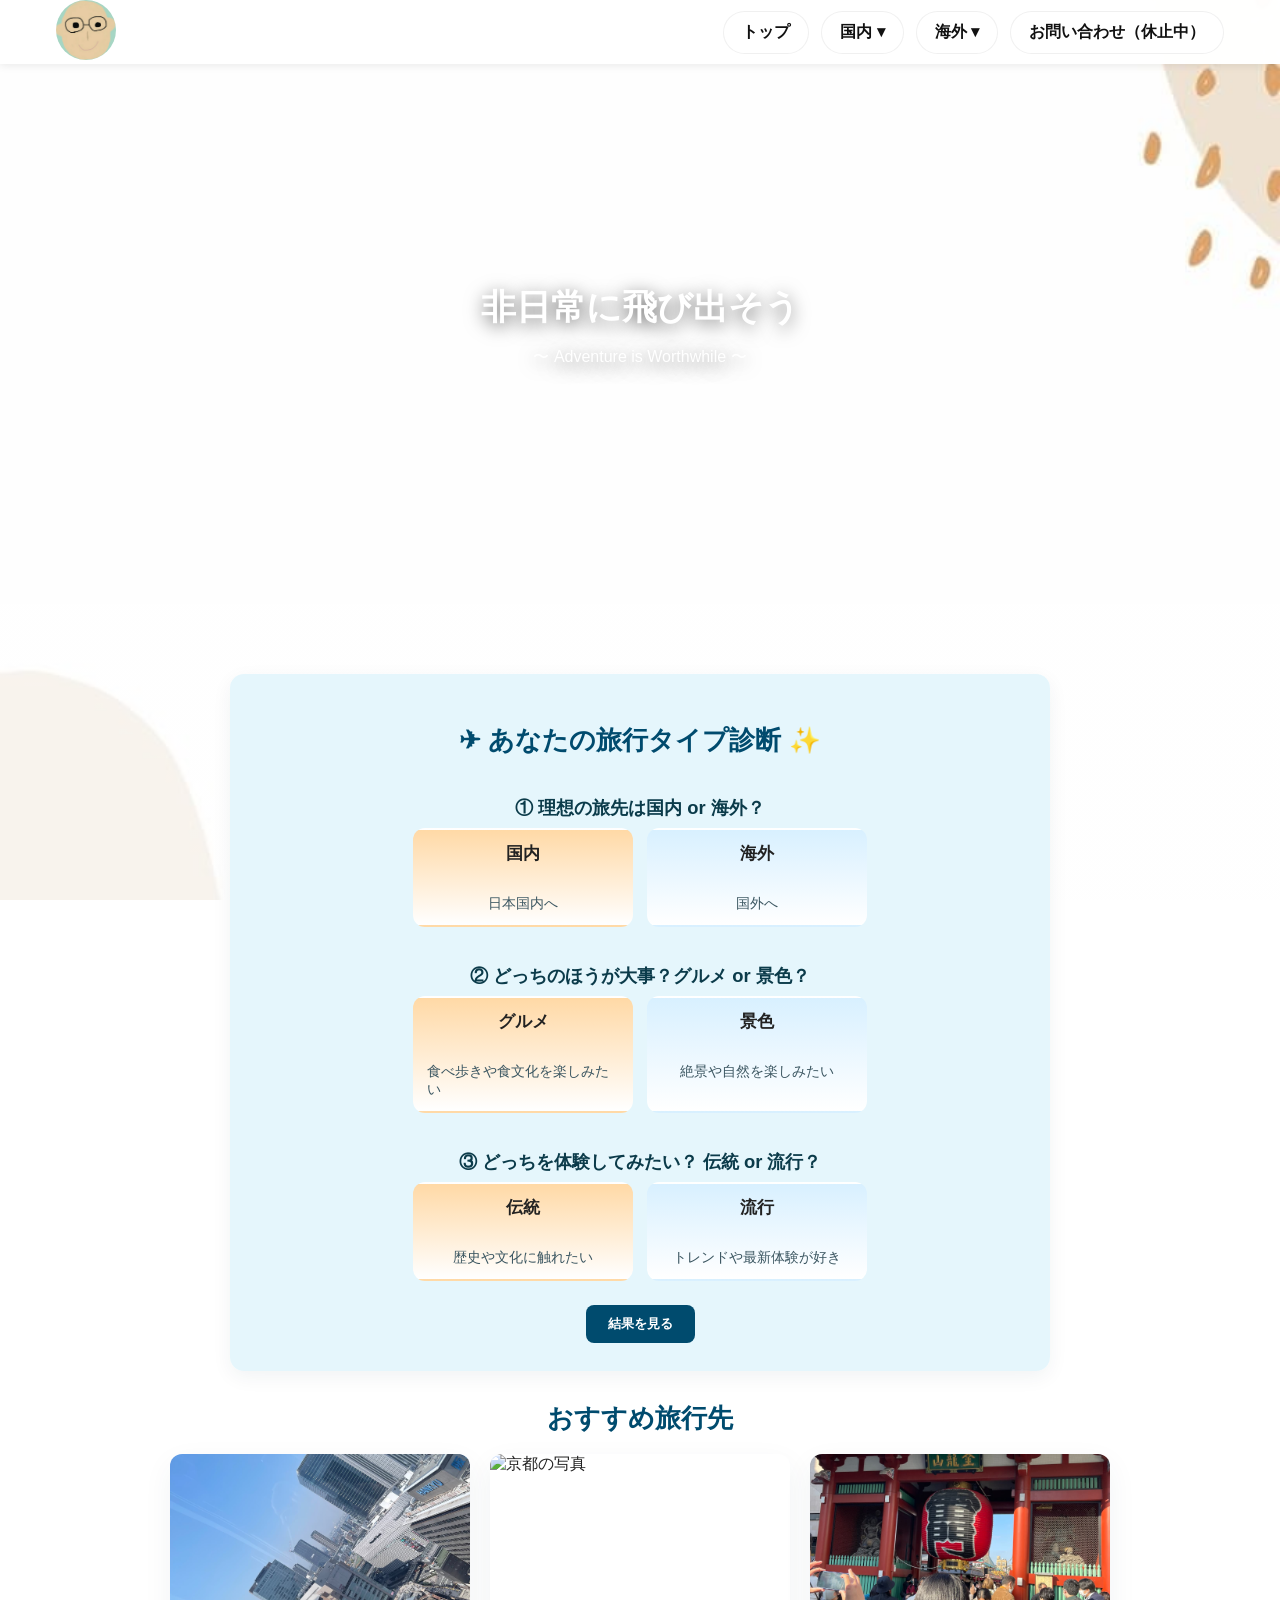
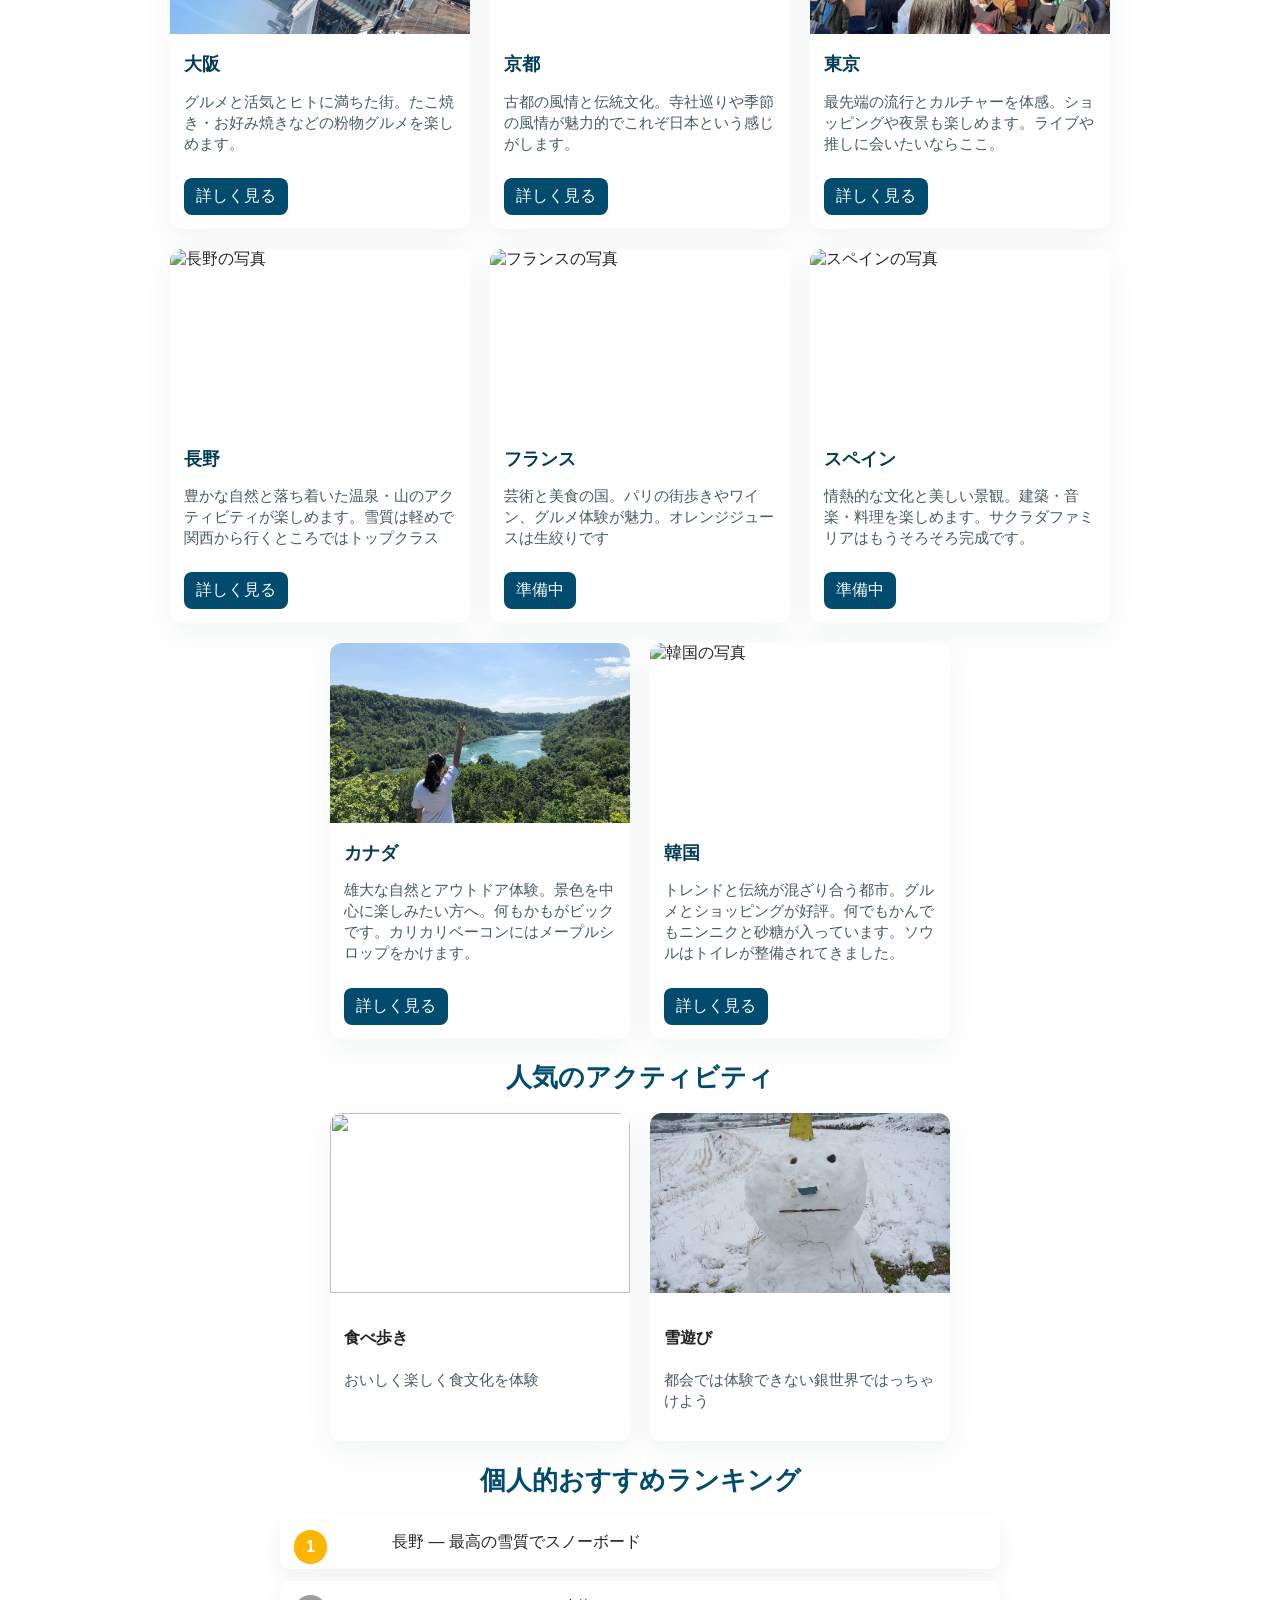
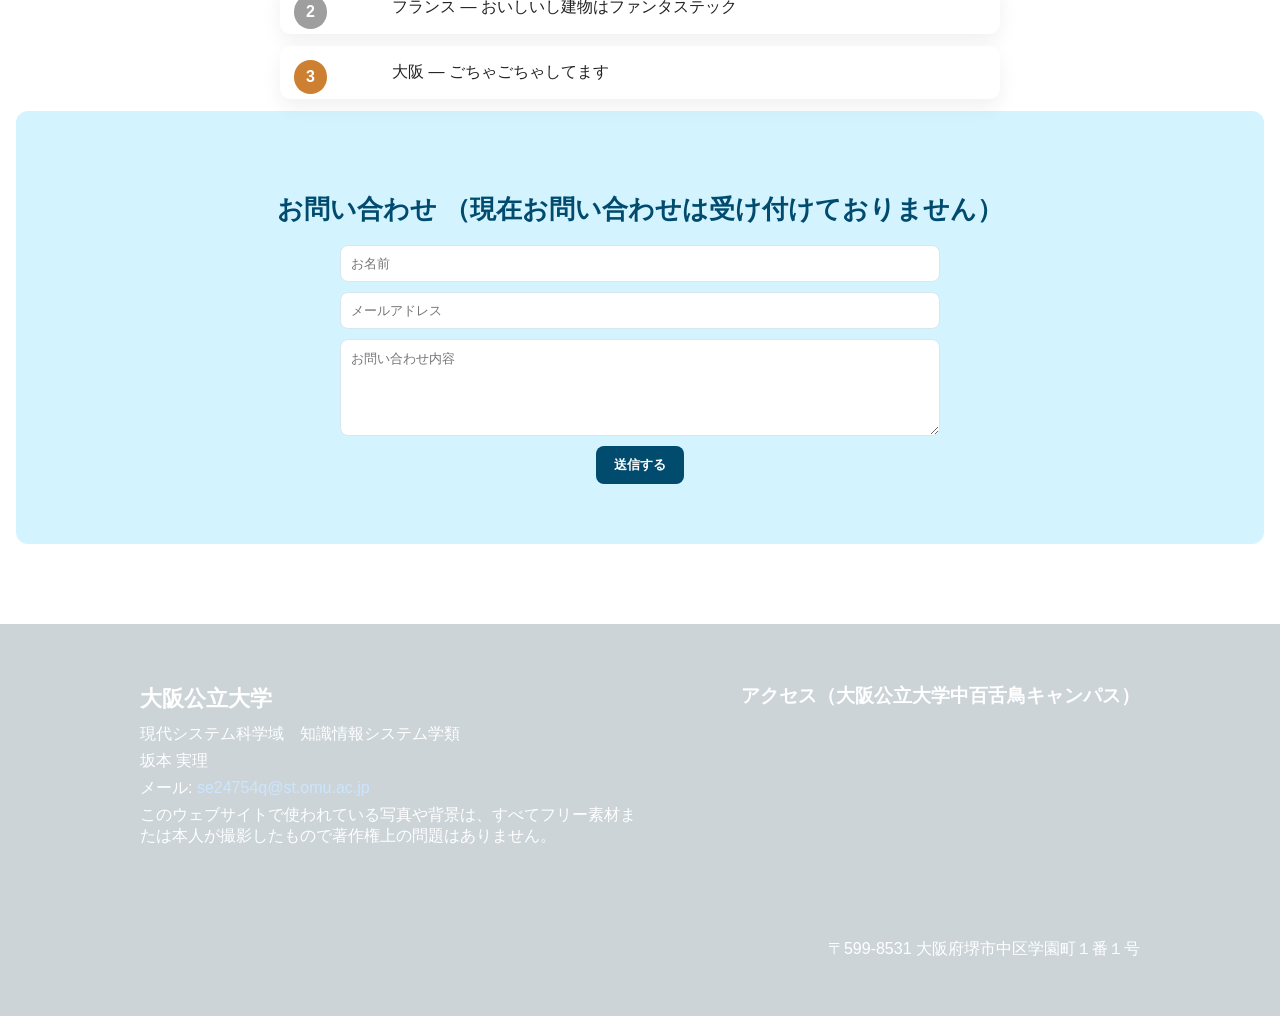
==== ウェブサイト/index.html @ 62655348 "Add files via upload" ====
<!DOCTYPE html>
<html lang="ja">
<head>
  <meta charset="utf-8" >
  <meta name="viewport" content="width=device-width,initial-scale=1" >
  <title>世界に触れる旅 </title>
  <link rel="icon" href="images/favicon.png" type="image/png">
  <link rel="stylesheet" href="style-1.css" >
  <script defer src="script.js"></script>
</head>
<body>

 <!--ナビゲーション-->
<nav class="navbar" aria-label="メインナビゲーション">
  <div class="nav-inner">
    
    <!-- 左：ロゴ -->
    <div class="nav-left">
      
        <img src="images/logo.png" alt="MINO ロゴ" class="logo">
      
    </div>

    <!-- 右：メニュー一覧 -->
    <ul class="nav-list">
      <li><a class="nav-pill" href="#top">トップ</a></li>

      <li class="nav-item has-sub">
        <a class="nav-pill" href="#japan">国内 ▾</a>
        <ul class="sub">
          <li><a href="pages/tokyo.html" target="_blank">東京</a></li>
          <li><a href="pages/osaka.html" target="_blank">大阪</a></li>
          <li><a href="pages/kyoto.html" target="_blank">京都</a></li>
          <li><a href="pages/nagano.html" target="_blank">長野</a></li>
        </ul>
      </li>

      <li class="nav-item has-sub">
        <a class="nav-pill" href="#abroad">海外 ▾</a>
        <ul class="sub">
          <li><a href="pages/canada.html" target="_blank">カナダ</a></li>
          <li><a href="pages/korea.html" target="_blank">韓国</a></li>
        </ul>
      </li>

      <li><a class="nav-pill" href="#contact">お問い合わせ（休止中）</a></li>
    </ul>
  </div>
</nav>


  <!--  ヘッダー 動画の上に文字 -->
  <header class="video-header" id="top">
    <video id="timeVideo" autoplay muted loop playsinline></video>
    <div class="header-inner">
      <h1>非日常に飛び出そう</h1>
        <p>〜 Adventure is Worthwhile 〜</p>
    </div>
  </header>

  <main class="main-wrap">

    <!-- 診断セクション -->
    <section class="diagnosis" id="diagnosis">
      <h2 class="section-title">✈ あなたの旅行タイプ診断 ✨</h2>

      <form id="travelForm" class="diagnosis-form">
        <!-- Q1 -->
        <div class="q-block">
          <p class="q-label">① 理想の旅先は国内 or 海外？</p>
          <div class="options">
            <label class="option warm">
              <input type="radio" name="q1" value="domestic" required>
              <span class="opt-title">国内</span><br>
              <span class="opt-sub">日本国内へ</span>
            </label>
            <label class="option cool">
              <input type="radio" name="q1" value="abroad">
              <span class="opt-title">海外</span><br>
              <span class="opt-sub">国外へ</span>
            </label>
          </div>
        </div>

        <!-- Q2 -->
        <div class="q-block">
          <p class="q-label">② どっちのほうが大事？グルメ or 景色？</p>
          <div class="options">
            <label class="option warm">
              <input type="radio" name="q2" value="gourmet" required>
              <span class="opt-title">グルメ</span><br>
              <span class="opt-sub"> 食べ歩きや食文化を楽しみたい</span>
            </label>
            <label class="option cool">
              <input type="radio" name="q2" value="view">
              <span class="opt-title">景色</span><br>
              <span class="opt-sub">絶景や自然を楽しみたい</span>
            </label>
          </div>
        </div>

        <!-- Q3 -->
        <div class="q-block">
          <p class="q-label">③ どっちを体験してみたい？ 伝統 or 流行？</p>
          <div class="options">
            <label class="option warm">
              <input type="radio" name="q3" value="tradition" required>
              <span class="opt-title">伝統</span><br>
              <span class="opt-sub">歴史や文化に触れたい</span>
            </label>
            <label class="option cool">
              <input type="radio" name="q3" value="trend">
              <span class="opt-title">流行</span><br>
              <span class="opt-sub">トレンドや最新体験が好き</span>
            </label>
          </div>
        </div>

        <div class="form-actions">
          <button type="submit" class="btn-primary">結果を見る</button>
        </div>
      </form>

      <div id="resultArea" class="result-area"></div>
    </section>

    <!--カード群で旅行先を軽く説明-->
    <section class="destinations" id="destinations">
      <h2 class="section-title">おすすめ旅行先</h2>

      <div class="card-container" id="cards">
        <!-- Osaka -->
        <article class="card" data-place="osaka" id="card-osaka">
          <img src="images/osaka.jpg" alt="大阪の写真">
          <div class="card-body">
            <h3>大阪</h3>
            <p>グルメと活気とヒトに満ちた街。たこ焼き・お好み焼きなどの粉物グルメを楽しめます。</p>
            <a class="btn" href="pages/osaka.html" target="_blank">詳しく見る</a>
          </div>
        </article>

        <!-- 京都-->
        <article class="card" data-place="kyoto" id="card-kyoto">
          <img src="images/kyoto.jpg" alt="京都の写真">
          <div class="card-body">
            <h3>京都</h3>
            <p>古都の風情と伝統文化。寺社巡りや季節の風情が魅力的でこれぞ日本という感じがします。</p>
            <a class="btn" href="pages/kyoto.html" target="_blank">詳しく見る</a>
          </div>
        </article>

        <!-- 東京 -->
        <article class="card" data-place="tokyo" id="card-tokyo">
          <img src="images/tokyo.jpg" alt="東京の写真">
          <div class="card-body">
            <h3>東京</h3>
            <p>最先端の流行とカルチャーを体感。ショッピングや夜景も楽しめます。ライブや推しに会いたいならここ。</p>
            <a class="btn" href="pages/tokyo.html" target="_blank">詳しく見る</a>
          </div>
        </article>

        <!-- 長野　一番最初に作る -->
        <article class="card" data-place="nagano" id="card-nagano">
          <img src="images/nagano.jpg" alt="長野の写真">
          <div class="card-body">
            <h3>長野</h3>
            <p>豊かな自然と落ち着いた温泉・山のアクティビティが楽しめます。雪質は軽めで関西から行くところではトップクラス</p>
            <a class="btn" href="pages/nagano.html" target="_blank">詳しく見る</a>
          </div>
        </article>

        <!-- フランス　時間があれば -->
        <article class="card" data-place="france" id="card-france">
          <img src="images/france.jpg" alt="フランスの写真">
          <div class="card-body">
            <h3>フランス</h3>
            <p>芸術と美食の国。パリの街歩きやワイン、グルメ体験が魅力。オレンジジュースは生絞りです</p>
            <a class="btn">準備中</a>
          </div>
        </article>

        <!-- スパイン -->
        <article class="card" data-place="spain" id="card-spain">
          <img src="images/spain.jpg" alt="スペインの写真">
          <div class="card-body">
            <h3>スペイン</h3>
            <p>情熱的な文化と美しい景観。建築・音楽・料理を楽しめます。サクラダファミリアはもうそろそろ完成です。</p>
            <a class="btn">準備中</a>
          </div>
        </article>

        <!-- カナダ -->
        <article class="card" data-place="canada" id="card-canada">
          <img src="images/canada.jpg" alt="カナダの写真">
          <div class="card-body">
            <h3>カナダ</h3>
            <p>雄大な自然とアウトドア体験。景色を中心に楽しみたい方へ。何もかもがビックです。カリカリベーコンにはメープルシロップをかけます。</p>
            <a class="btn" href="pages/canada.html" target="_blank">詳しく見る</a>
          </div>
        </article>

        <!-- 韓国-->
        <article class="card" data-place="korea" id="card-korea">
          <img src="images/korea.jpg" alt="韓国の写真">
          <div class="card-body">
            <h3>韓国</h3>
            <p>トレンドと伝統が混ざり合う都市。グルメとショッピングが好評。何でもかんでもニンニクと砂糖が入っています。ソウルはトイレが整備されてきました。</p>
            <a class="btn" href="pages/korea.html" target="_blank">詳しく見る</a>
          </div>
        </article>
      </div>
    </section>

    <!-- アクティビティ -->
    <section class="activities">
      <h2 class="section-title">人気のアクティビティ</h2>
      <div class="card-container">
        <article class="card small">
          <img src="images/activity1.jpg" alt="">
          <div class="card-body">
            <h4>食べ歩き</h4>
            <p>おいしく楽しく食文化を体験</p>
          </div>
        </article>
        <article class="card small">
          <img src="images/yuki.jpg" alt="">
          <div class="card-body">
            <h4>雪遊び</h4>
            <p>都会では体験できない銀世界ではっちゃけよう</p>
          </div>
        </article>
      </div>
    </section>

    <!-- おすすめの場所ランキング -->
    <section class="ranking">
      <h2 class="section-title">個人的おすすめランキング</h2>
      <ol class="ranking-list">
        <li><span class="badge gold">1</span> 　　　　　　長野 — 最高の雪質でスノーボード</li>
        <li><span class="badge silver">2</span> 　　　　　　フランス — おいしいし建物はファンタステック</li>
        <li><span class="badge bronze">3</span> 　　　　　　大阪 — ごちゃごちゃしてます</li>
      </ol>
    </section>

    <!-- お問い合わせ 形だけです-->
    <section id="contact" class="contact">
      <h2 class="section-title">お問い合わせ （現在お問い合わせは受け付けておりません）</h2>
      <form id="contactForm" class="contact-form" action="#" method="post" onsubmit="alert('このデモでは送信処理は行われません')">
        <input name="name" type="text" placeholder="お名前" required>
        <input name="email" type="email" placeholder="メールアドレス" required>
        <textarea name="message" placeholder="お問い合わせ内容" rows="5" required></textarea>
        <button class="btn-primary" type="submit">送信する</button>
      </form>
    </section>

  </main>

 <footer class="footer">
  <div class="footer-overlay">
    <div class="footer-content">
      <div class="footer-info">
        <h2>大阪公立大学</h2>
        <p>現代システム科学域　知識情報システム学類</p>
        <p>坂本 実理</p>
        <p>メール: <a href="mailto:sakamoto@example.com">se24754q@st.omu.ac.jp</a></p>
        <p> このウェブサイトで使われている写真や背景は、すべてフリー素材または本人が撮影したもので著作権上の問題はありません。</p>
        
      </div>
      
      <div class="footer-map">
        <h3>アクセス（大阪公立大学中百舌鳥キャンパス）</h3>
        <iframe
          src="https://www.google.com/maps/embed?pb=!1m18!1m12!1m3!1d41648.8381644744!2d135.5681801344303!3d34.56200073398409!2m3!1f0!2f0!3f0!3m2!1i1024!2i768!4f13.1!3m3!1m2!1s0x6000dbca41eb5079%3A0xae8d3eaf93d935fb!2z5aSn6Ziq5YWs56uL5aSn5a2mIOS4reeZvuiIjOmzpeOCreODo-ODs-ODkeOCuQ!5e0!3m2!1sja!2sjp!4v1762589534772!5m2!1sja!2sjp"
          
          width="300"
          height="200"
          style="border:0;"
          allowfullscreen=""
          loading="lazy">
        </iframe>
    <p> 〒599-8531 大阪府堺市中区学園町１番１号</p>
      </div>
    </div>
  </div>
</footer>
</body>
</html>
---- ウェブサイト/style-1.css ----
/*CSSファイルを書く際の参考資料をまた別のテキストファイルとして保存しています。
それに加えてコードの確認や意図した動作が行われなかった際に生成AIを用いてコードの修正や改善を行いました。
使用したコードや写真についての著作権についてはすべて著作権フリーまたは自身が撮影した写真を用いました。*/

/*  全体のカラーテーマと背景とレイアウトもろもろ  */

:root{
  --nav-height:64px;
  --accent:#004b6e;
  --accent-2:#0077b6;
  --warm:#ffd9a6;
  --cool:#d8f0ff;
}
*{box-sizing:border-box}
html,body{height:100%}
body{
  margin:0;
  font-family:"Hiragino Kaku Gothic ProN","Noto Sans JP",sans-serif;
  color:#222;
  background-image: url("images/background.jpg");
  background-size: cover;
  background-attachment: fixed;
  background-position: center;
}

/* ナビゲーションの位置と余白とロゴ*/
.navbar{
  position:fixed;
  top:0;
  left:0;
  width:100%;
  height:var(--nav-height);
  background: rgba(255,255,255,0.98); 
  display:flex;
  align-items:center;
  box-shadow:0 2px 8px rgba(0,0,0,0.08);
  z-index:2000;
}
.nav-inner{
  width:100%;
  max-width:1200px;
  margin:0 auto;
  padding:0 16px;
  display:flex;
  align-items:center;
  justify-content:space-between;
}
.brand{
  font-weight:800;
  color:#111;
  text-decoration:none;
  padding:8px 16px;
  border-radius:999px; 
  border:1px solid rgba(0,0,0,0.06);
  background:#fff;
  box-shadow:0 1px 3px rgba(0,0,0,0.03);
}
.nav-toggle{display:none}

.logo {
  width: 60px;           
  height: 60px;
  border-radius: 50%;     
}

/* ヘッダー の大きさと余白設定*/
.spot-hero{position:relative;overflow:hidden}
.hero-img{width:100%;height:420px;object-fit:cover;display:block}
.hero-meta{position:absolute;left:24px;bottom:16px;color:#fff;display:flex;align-items:center}
.author-thumb{width:56px;height:56px;border-radius:50%;object-fit:cover;margin-right:12px;border:2px solid rgba(255,255,255,0.6)}

.nav-list{
  display:flex;
  gap:12px;
  align-items:center;
  margin:0;
  padding:0;
  list-style:none;
}
.nav-list li{position:relative}
.nav-pill{
  display:inline-block;
  padding:10px 18px;
  color:#111;
  text-decoration:none;
  border-radius:999px; 
  background:#fff;
  border:1px solid rgba(0,0,0,0.06);
  font-weight:700;
}
.nav-pill:hover{background:var(--cool)}

/* サブメニュー 　アコーディオンメニューにする*/
.sub{
  display:none;
  position:absolute;
  top:calc(var(--nav-height) + 8px);
  left:0;
  background:#fff;
  border-radius:8px;
  box-shadow:0 6px 18px rgba(0,0,0,0.12);
  padding:8px 0;
  min-width:160px;
  z-index:2100;
}
.has-sub.open .sub{display:block}
.sub li{padding:0}
.sub a{
  display:block;
  padding:8px 14px;
  color:#111;
  text-decoration:none;
}
.sub a:hover{background:#f1f7fb}

/* ビデオヘッダー */
.video-header{
  position:relative;
  width:100%;
  height:60vh;
  margin-top:var(--nav-height);
  overflow:hidden;
  display:flex;
  align-items:center;
  justify-content:center;
}
.video-header video{
  position:absolute;
  inset:0;
  width:100%;
  height:100%;
  object-fit:cover;
  z-index:0;
}
.header-inner{
  z-index:2;
  color:#fff;
  text-align:center;
  text-shadow:0 4px 18px rgba(0,0,0,0.6);
}
.header-inner h1{font-size:2.2rem; margin:0 12px}

.main-wrap {
  background: linear-gradient(rgba(255,255,255,0.6), rgba(255,255,255,0.6));
  padding: 40px 16px 80px;
}

/* お問い合わせ　水色にする　色変えているだけ */
#contact {
  background: linear-gradient(rgba(200, 240, 255, 0.8), rgba(200, 240, 255, 0.8));
  padding: 60px 20px;
  border-radius: 12px;
}

/* セクション共通 */
.section-title{
  font-size:1.6rem;
  margin-bottom:18px;
  color:var(--accent);
  text-align:center;
}

/* 旅行先の診断フォーム */
.diagnosis{
  max-width:820px;
  margin:30px auto;
  padding:28px;
  border-radius:14px;
  background:rgba(227,245,252,0.9);
  box-shadow:0 6px 20px rgba(5,45,60,0.06);
}
.diagnosis-form{
  display:flex;
  flex-direction:column;
  gap:18px
}
.q-label{
  font-size:1.15rem;
  font-weight:700;
  color:#0b3b4a;
  margin-bottom:8px;
  text-align:center;
}
.options{
  display:flex;
  gap:14px;
  justify-content:center;
  flex-wrap:wrap;
}
.option{
  display:flex;
  flex-direction:column;
  align-items:center;
  gap:6px;
  width:220px;
  padding:12px;
  border-radius:12px;
  cursor:pointer;
  transition:transform .18s ease, box-shadow .18s ease;
  border:2px solid transparent;
}
.option input{display:none}
.option .opt-title{font-weight:800;font-size:1.05rem}
.option .opt-sub{font-size:0.85rem;color:#3b5661}
.option.warm{background:linear-gradient(180deg,var(--warm),#fff);}
.option.cool{background:linear-gradient(180deg,var(--cool),#fff);}
.option:hover{transform:translateY(-4px);box-shadow:0 8px 18px rgba(0,0,0,0.08)}

/* 結果を見るボタン */
.form-actions{text-align:center;margin-top:6px}
.btn-primary{
  background:var(--accent);
  color:#fff;
  padding:10px 22px;
  border-radius:8px;
  border:none;
  font-weight:700;
  cursor:pointer;
}
.btn-primary:hover{background:var(--accent-2)}

/* カード群 */
.card-container{
  display:flex;
  flex-wrap:wrap;
  gap:20px;
  justify-content:center;
}
.card{
  width:300px;
  background:#fff;
  border-radius:12px;
  overflow:hidden;
  box-shadow:0 10px 30px rgba(3,60,82,0.06);
  transition:transform .2s;
}
.card img{
  width:100%;
  height:180px;
  object-fit:cover;
  display:block;
}
.card-body{padding:14px}
.card h3{margin:4px 0 8px;font-size:1.1rem;color:#003b56}
.card p{font-size:0.95rem;color:#465a62}
.card .btn{
  display:inline-block;
  margin-top:8px;
  padding:8px 12px;
  border-radius:8px;
  background:var(--accent);
  color:#fff;
  text-decoration:none;
}

/* 診断結果のハイライト */
.card.highlight{
  outline:4px solid #ffcc00;
  transform:translateY(-6px);
  box-shadow:0 16px 40px rgba(0,0,0,0.16)
}

/* ランキング */
.ranking-list{
  max-width:720px;
  margin:0 auto;
  padding:0;
  list-style:none;
}
.ranking-list li{
  position:relative;
  background:#fff;
  padding:16px;
  border-radius:10px;
  margin:12px 0;
  box-shadow:0 8px 20px rgba(0,0,0,0.06);
}
.badge{
  position:absolute;
  left:14px;
  top:14px;
  padding:8px 12px;
  border-radius:999px;
  color:#fff;
  font-weight:800;
}
.gold{background:#ffb400}
.silver{background:#9e9e9e}
.bronze{background:#cd7f32}

/*コンテンツレイアウト　ここから内部リンクのほうのデザイン */
.spot-container{
  max-width:1200px;
  margin:28px auto;
  display:flex;
  gap:28px;
  padding:0 16px;
}
.content-left{flex:1 1 720px}
.page-title{
  font-size:1.8rem;
  margin:6px 0 18px;
  color:#0b3b4a;
}

/* 目次 */
.page-toc{
  background:#fff;
  padding:16px;
  border-radius:8px;
  border:1px solid #eee;
  margin-bottom:18px;
}
.page-toc h2{margin:0 0 8px 0;font-size:1rem}
.page-toc ol{margin:0;padding-left:18px}
.page-toc a{
  color:#005a83;
  text-decoration:none;
  font-weight:700;
}

/* スポット */

.spot-section{
  background:#fff;
  padding:18px;
  border-radius:8px;
  border:1px solid #f0f0f0;
  margin-bottom:22px;
}
.spot-section h3{margin-top:0;color:#003b56}
.spot-photo{
  width:100%;
  height:320px;
  object-fit:cover;
  border-radius:6px;
  margin:12px 0;
}

/* 場所の説明の際に営業時間とかを書く表*/
.info-table{
  width:100%;
  border-collapse:collapse;
  margin-top:12px;
}
.info-table th,
.info-table td{
  padding:10px;
  border:1px solid #e6e6e6;
  text-align:left;
}
.info-table th{
  background:#fafafa;
  width:28%;
}

/* サイドバー 　地図とか入れる*/
.content-right{
  width:320px;
  flex:0 0 320px;
}
.sidebar-box{
  background:#fff;
  padding:14px;
  border-radius:8px;
  border:1px solid #f0f0f0;
  margin-bottom:16px;
}
.map-placeholder{
  height:200px;
  background:#f6f8fa;
  border-radius:6px;
  display:flex;
  align-items:center;
  justify-content:center;
  color:#888;
}

/* お問い合わせ　文字とか余白 */
.contact-form{
  display:flex;
  flex-direction:column;
  gap:10px;
  align-items:center;
}
.contact-form input,
.contact-form textarea{
  width:90%;
  max-width:600px;
  padding:10px;
  border-radius:8px;
  border:1px solid #d8e7ee;
}
.contact-form button{
  padding:10px 18px;
  border-radius:8px;
  background:var(--accent);
  color:#fff;
  border:none;
}

/* フッター */
.site-footer{
  padding:24px;
  text-align:center;
  background:rgba(0,0,0,0.02);
}
.footer {
  position: relative;
  color: #fff;
  font-family: "Noto Sans JP", sans-serif;
}
.footer-overlay {
  background: rgba(0, 40, 60, 0.2); 
  padding: 40px 20px;
}
.footer-content {
  display: flex;
  flex-wrap: wrap;
  justify-content: space-between;
  align-items: flex-start;
  max-width: 1000px;
  margin: 0 auto;
}
.footer-info {
  flex: 1;
  min-width: 280px;
}
.footer-info h2 {
  margin-bottom: 10px;
  font-size: 1.4rem;
}
.footer-info p {
  margin: 6px 0;
}
.footer-info a {
  color: #cce5ff;
  text-decoration: none;
}
.footer-info a:hover {
  text-decoration: underline;
}
.footer-map {
  flex: 1;
  min-width: 300px;
  text-align: right;
}
.footer-map h3 {
  margin-bottom: 10px;
}

/* 選択したら枠に色づけるように */
.option.selected {
  background-color: rgba(0, 123, 255, 0.25); 
  border-color: #007bff;
  transform: scale(1.03);
}
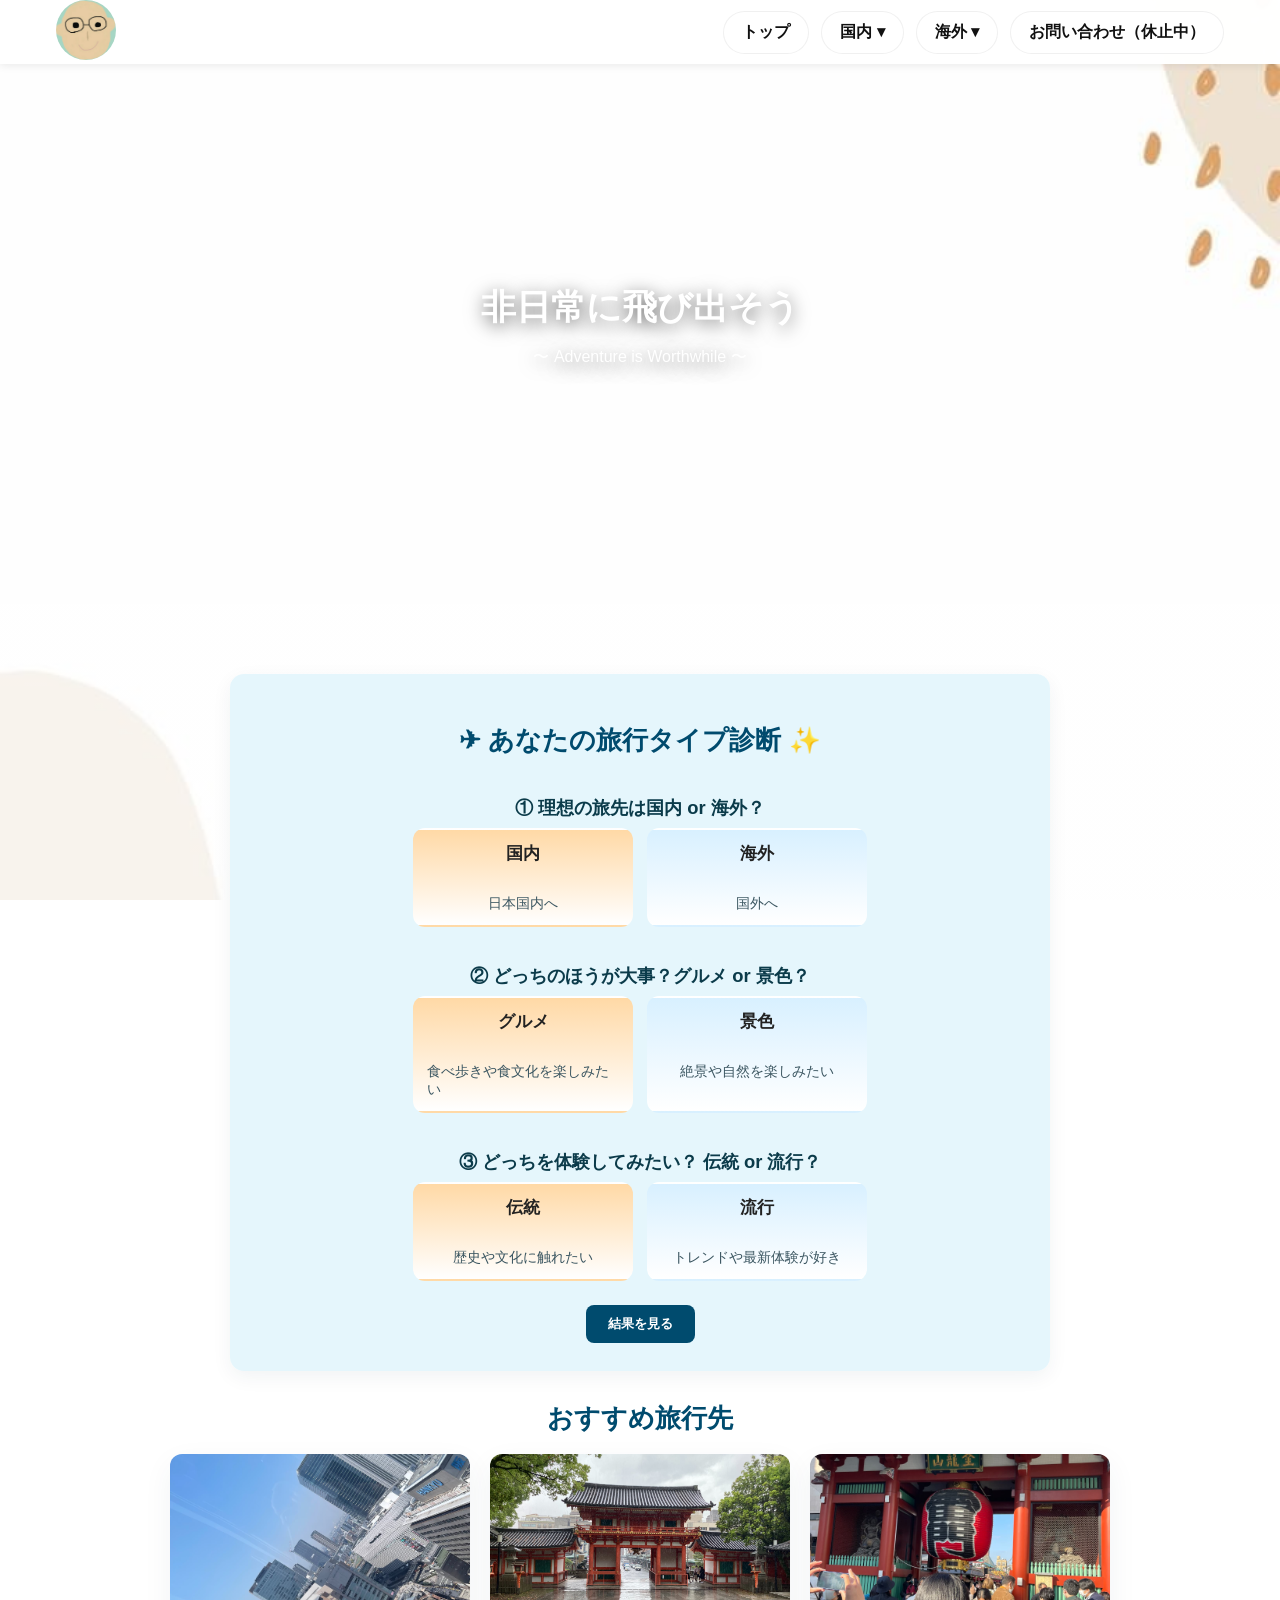
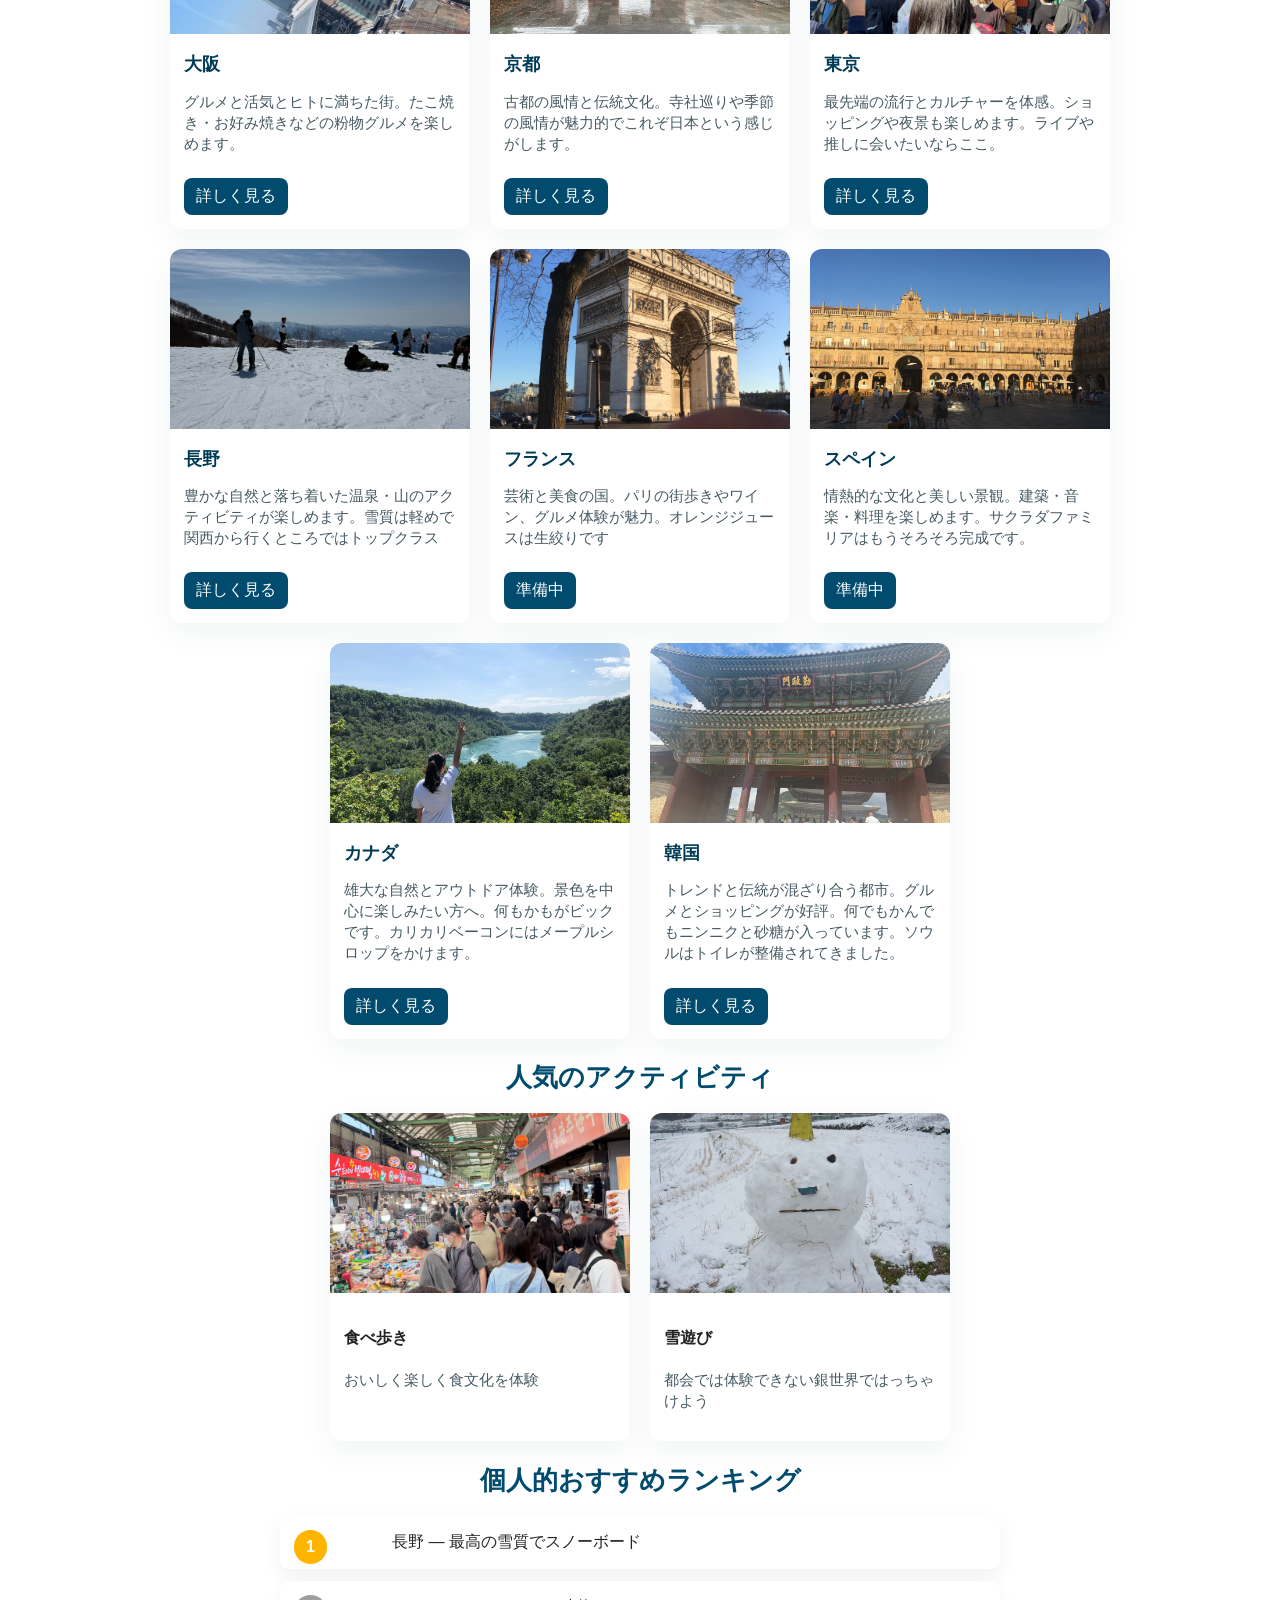
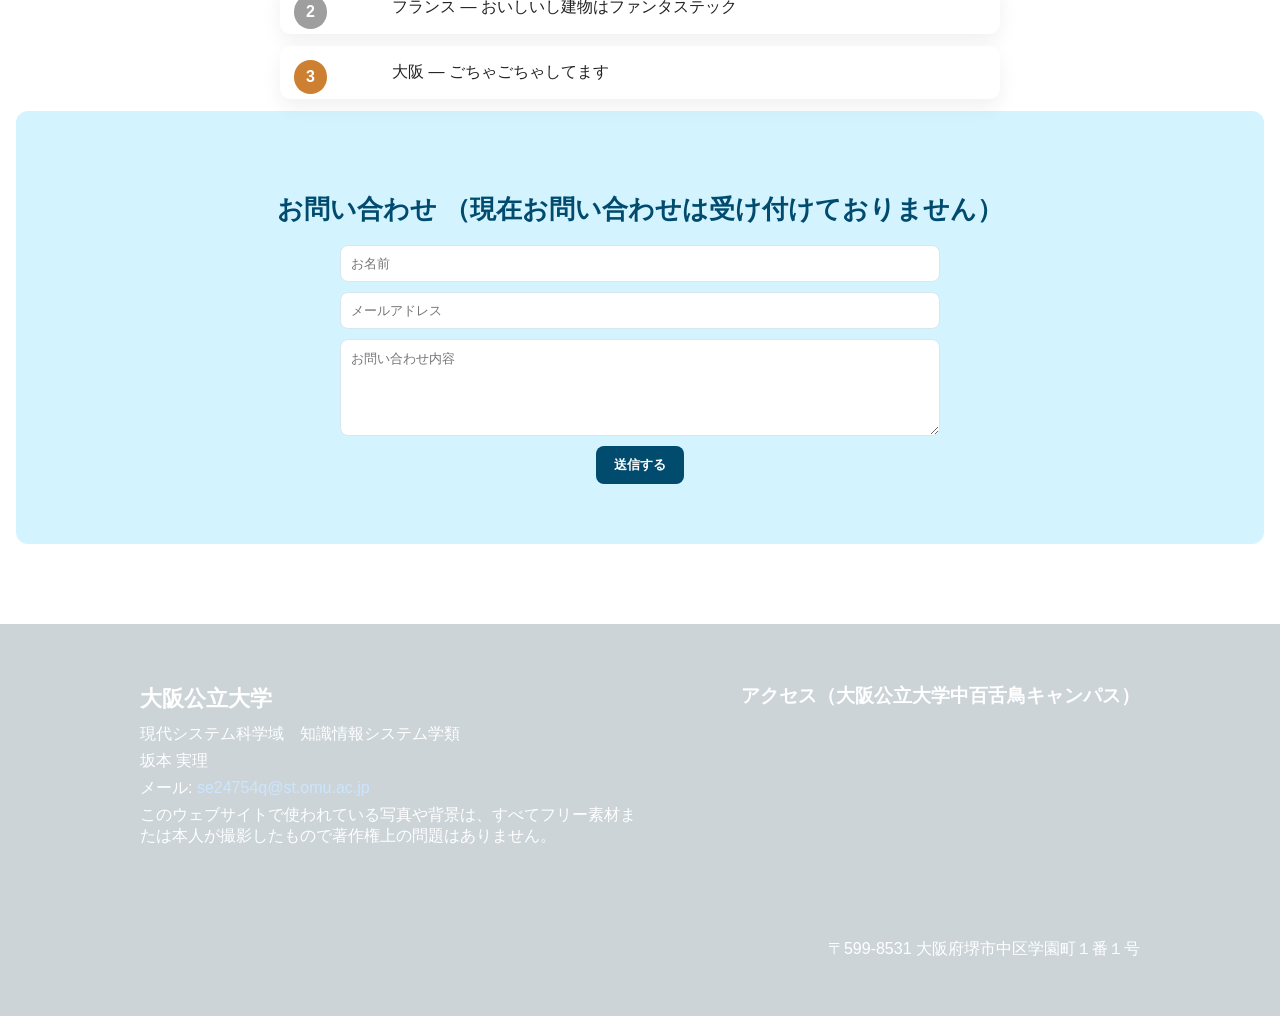
==== commit 5bd229c3: "Restore index.html to original state Restored the original content of index.html after accidental de" ====
--- a/ウェブサイト/index.html
+++ b/ウェブサイト/index.html
@@ -141,7 +141,7 @@
 
         <!-- 京都-->
         <article class="card" data-place="kyoto" id="card-kyoto">
-          <img src="images/kyoto.jpg" alt="京都の写真">
+          <img src="images/kyoto.JPG" alt="京都の写真">
           <div class="card-body">
             <h3>京都</h3>
             <p>古都の風情と伝統文化。寺社巡りや季節の風情が魅力的でこれぞ日本という感じがします。</p>
@@ -161,7 +161,7 @@
 
         <!-- 長野　一番最初に作る -->
         <article class="card" data-place="nagano" id="card-nagano">
-          <img src="images/nagano.jpg" alt="長野の写真">
+          <img src="images/nagano.JPG" alt="長野の写真">
           <div class="card-body">
             <h3>長野</h3>
             <p>豊かな自然と落ち着いた温泉・山のアクティビティが楽しめます。雪質は軽めで関西から行くところではトップクラス</p>
@@ -171,7 +171,7 @@
 
         <!-- フランス　時間があれば -->
         <article class="card" data-place="france" id="card-france">
-          <img src="images/france.jpg" alt="フランスの写真">
+          <img src="images/france.JPG" alt="フランスの写真">
           <div class="card-body">
             <h3>フランス</h3>
             <p>芸術と美食の国。パリの街歩きやワイン、グルメ体験が魅力。オレンジジュースは生絞りです</p>
@@ -181,7 +181,7 @@
 
         <!-- スパイン -->
         <article class="card" data-place="spain" id="card-spain">
-          <img src="images/spain.jpg" alt="スペインの写真">
+          <img src="images/spain.JPG" alt="スペインの写真">
           <div class="card-body">
             <h3>スペイン</h3>
             <p>情熱的な文化と美しい景観。建築・音楽・料理を楽しめます。サクラダファミリアはもうそろそろ完成です。</p>
@@ -201,7 +201,7 @@
 
         <!-- 韓国-->
         <article class="card" data-place="korea" id="card-korea">
-          <img src="images/korea.jpg" alt="韓国の写真">
+          <img src="images/korea.JPG" alt="韓国の写真">
           <div class="card-body">
             <h3>韓国</h3>
             <p>トレンドと伝統が混ざり合う都市。グルメとショッピングが好評。何でもかんでもニンニクと砂糖が入っています。ソウルはトイレが整備されてきました。</p>
@@ -216,7 +216,7 @@
       <h2 class="section-title">人気のアクティビティ</h2>
       <div class="card-container">
         <article class="card small">
-          <img src="images/activity1.jpg" alt="">
+          <img src="images/activity1.JPG" alt="">
           <div class="card-body">
             <h4>食べ歩き</h4>
             <p>おいしく楽しく食文化を体験</p>
